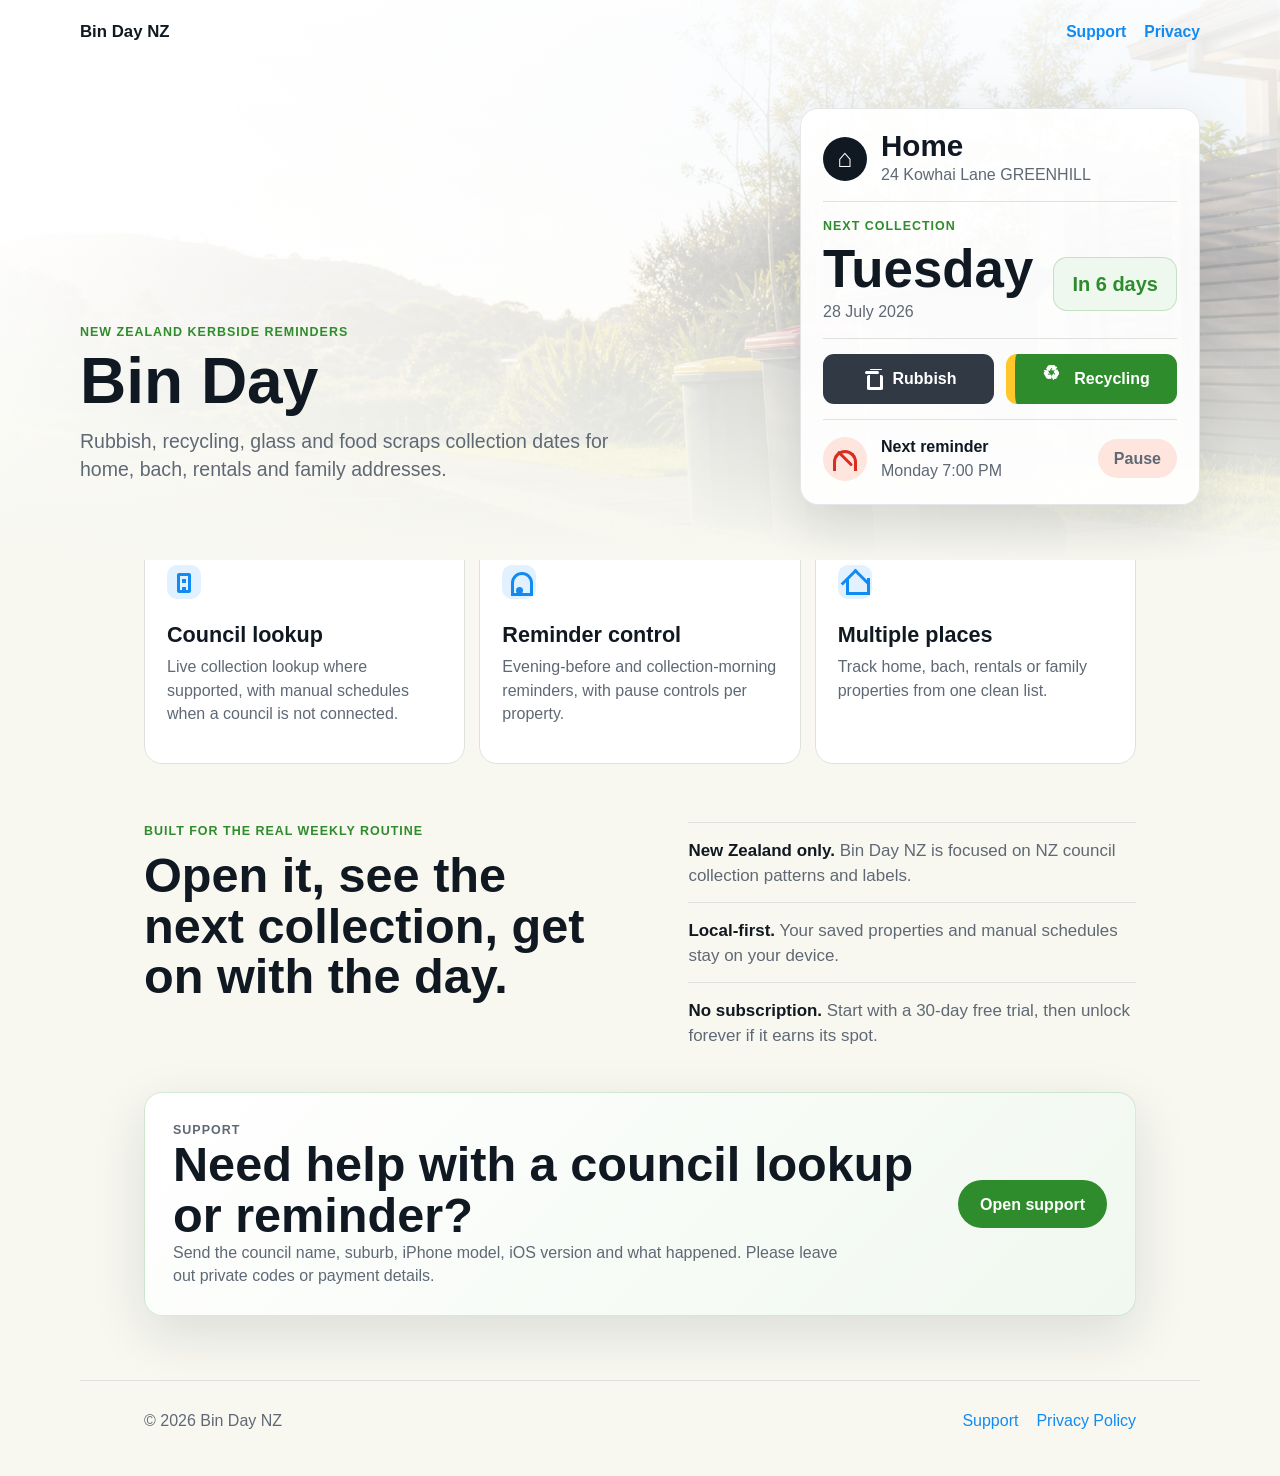
==== index.html @ d038966d "Publish scrubbed Bin Day NZ site" ====
<!doctype html>
<html lang="en-NZ">
<head>
  <meta charset="utf-8">
  <meta name="viewport" content="width=device-width, initial-scale=1">
  <title>Bin Day NZ</title>
  <meta name="description" content="Bin Day NZ helps New Zealand households track rubbish, recycling, glass and food scraps collection days with reminders.">
  <link rel="icon" href="assets/favicon.png">
  <link rel="stylesheet" href="styles.css">
</head>
<body>
  <header class="hero">
    <nav class="nav" aria-label="Main navigation">
      <a class="brand" href="./">Bin Day NZ</a>
      <div class="nav-links">
        <a href="support.html">Support</a>
        <a href="privacy.html">Privacy</a>
      </div>
    </nav>

    <div class="hero-panel">
      <div class="hero-copy">
        <p class="eyebrow">New Zealand kerbside reminders</p>
        <h1>Bin Day</h1>
        <p class="lead">Rubbish, recycling, glass and food scraps collection dates for home, bach, rentals and family addresses.</p>
      </div>

      <section class="app-card hero-card" aria-label="Example Bin Day NZ collection card">
        <div class="property-row">
          <span class="round-icon home-icon" aria-hidden="true">⌂</span>
          <div>
            <h2>Home</h2>
            <p>24 Kowhai Lane GREENHILL</p>
          </div>
        </div>

        <div class="rule"></div>

        <p class="section-label">Next collection</p>
        <div class="collection-row">
          <div>
            <h3>Tuesday</h3>
            <p>28 July 2026</p>
          </div>
          <span class="days-pill">In 6 days</span>
        </div>

        <div class="rule"></div>

        <div class="bins">
          <span class="bin dark"><span class="bin-icon trash" aria-hidden="true"></span> Rubbish</span>
          <span class="bin green"><span class="bin-icon recycle" aria-hidden="true"></span> Recycling</span>
        </div>

        <div class="rule"></div>

        <div class="reminder">
          <span class="round-icon alert-icon" aria-hidden="true"></span>
          <div>
            <strong>Next reminder</strong>
            <span>Monday 7:00 PM</span>
          </div>
          <span class="pause">Pause</span>
        </div>
      </section>
    </div>
  </header>

  <main>
    <section class="strip" aria-label="What Bin Day NZ does">
      <article>
        <span class="mini-icon building" aria-hidden="true"></span>
        <h2>Council lookup</h2>
        <p>Live collection lookup where supported, with manual schedules when a council is not connected.</p>
      </article>
      <article>
        <span class="mini-icon bell" aria-hidden="true"></span>
        <h2>Reminder control</h2>
        <p>Evening-before and collection-morning reminders, with pause controls per property.</p>
      </article>
      <article>
        <span class="mini-icon house" aria-hidden="true"></span>
        <h2>Multiple places</h2>
        <p>Track home, bach, rentals or family properties from one clean list.</p>
      </article>
    </section>

    <section class="split-section">
      <div>
        <p class="eyebrow">Built for the real weekly routine</p>
        <h2>Open it, see the next collection, get on with the day.</h2>
      </div>
      <div class="quiet-list">
        <p><strong>New Zealand only.</strong> Bin Day NZ is focused on NZ council collection patterns and labels.</p>
        <p><strong>Local-first.</strong> Your saved properties and manual schedules stay on your device.</p>
        <p><strong>No subscription.</strong> Start with a 30-day free trial, then unlock forever if it earns its spot.</p>
      </div>
    </section>

    <section id="support" class="support-banner">
      <div>
        <p class="eyebrow">Support</p>
        <h2>Need help with a council lookup or reminder?</h2>
        <p>Send the council name, suburb, iPhone model, iOS version and what happened. Please leave out private codes or payment details.</p>
      </div>
      <a class="button" href="https://github.com/nhcottier/bin-day-nz/issues">Open support</a>
    </section>
  </main>

  <footer>
    <span>© 2026 Bin Day NZ</span>
    <span>
      <a href="support.html">Support</a>
      <a href="privacy.html">Privacy Policy</a>
    </span>
  </footer>
</body>
</html>
---- styles.css ----
:root {
  --ink: #101822;
  --muted: #5f6975;
  --line: #dde3dc;
  --paper: #f8f8f1;
  --card: #ffffff;
  --green: #2f8c2c;
  --green-soft: #eef8ef;
  --blue: #118bf2;
  --yellow: #ffc72c;
  --red: #d92d20;
  --red-soft: #fee5dd;
  --shadow: 0 18px 55px rgba(16, 24, 34, 0.12);
  --radius: 18px;
}

* {
  box-sizing: border-box;
}

html {
  scroll-behavior: smooth;
}

body {
  margin: 0;
  color: var(--ink);
  background:
    linear-gradient(180deg, rgba(255, 255, 255, 0), var(--paper) 420px),
    var(--paper);
  font-family: -apple-system, BlinkMacSystemFont, "Segoe UI", sans-serif;
  line-height: 1.45;
}

a {
  color: var(--blue);
  text-decoration: none;
}

a:hover {
  text-decoration: underline;
}

.hero,
.page-hero {
  position: relative;
  overflow: hidden;
  padding: 20px clamp(18px, 5vw, 56px) 42px;
  background:
    linear-gradient(180deg, rgba(255, 255, 255, 0.92) 0%, rgba(255, 255, 255, 0.48) 48%, var(--paper) 100%),
    linear-gradient(90deg, rgba(255, 255, 255, 0.96) 0%, rgba(255, 255, 255, 0.58) 54%, rgba(255, 255, 255, 0.30) 100%),
    url("assets/kerbside-header.png");
  background-position: center;
  background-size: cover;
}

.hero {
  min-height: 560px;
}

.page-hero {
  min-height: 320px;
}

.nav {
  display: flex;
  align-items: center;
  justify-content: space-between;
  gap: 20px;
  max-width: 1120px;
  margin: 0 auto;
}

.brand {
  color: var(--ink);
  font-size: 1.05rem;
  font-weight: 850;
}

.nav-links {
  display: flex;
  gap: 18px;
  font-size: 0.98rem;
  font-weight: 760;
}

.hero-panel {
  display: grid;
  grid-template-columns: minmax(0, 1fr) minmax(300px, 400px);
  align-items: end;
  gap: clamp(24px, 5vw, 58px);
  max-width: 1120px;
  margin: 64px auto 0;
}

.hero-copy {
  max-width: 560px;
  padding-bottom: 22px;
}

.page-title {
  max-width: 680px;
  margin: 56px auto 0;
}

.eyebrow,
.section-label {
  margin: 0 0 10px;
  color: var(--green);
  font-size: 0.78rem;
  font-weight: 900;
  letter-spacing: 0.08em;
  text-transform: uppercase;
}

h1,
h2,
h3,
p {
  margin-top: 0;
}

h1 {
  max-width: 560px;
  margin-bottom: 14px;
  font-size: clamp(2.8rem, 5.4vw, 4rem);
  letter-spacing: 0;
  line-height: 0.96;
}

.page-title h1 {
  max-width: 620px;
  font-size: clamp(2.25rem, 4.6vw, 3.25rem);
}

.lead,
.page-title p {
  max-width: 560px;
  margin-bottom: 0;
  color: var(--muted);
  font-size: clamp(1.03rem, 1.55vw, 1.22rem);
}

.app-card {
  border: 1px solid rgba(16, 24, 34, 0.10);
  border-radius: var(--radius);
  background: rgba(255, 255, 255, 0.92);
  box-shadow: var(--shadow);
}

.hero-card {
  padding: 22px;
}

.property-row,
.reminder,
.collection-row {
  display: flex;
  align-items: center;
  gap: 14px;
}

.property-row h2 {
  margin-bottom: 2px;
  font-size: 1.85rem;
  line-height: 1;
}

.property-row p,
.collection-row p,
.reminder span {
  margin: 0;
  color: var(--muted);
}

.collection-row {
  justify-content: space-between;
}

.collection-row h3 {
  margin-bottom: 6px;
  font-size: clamp(2.55rem, 5.2vw, 3.3rem);
  letter-spacing: 0;
  line-height: 0.92;
}

.round-icon {
  display: inline-grid;
  flex: 0 0 auto;
  place-items: center;
  width: 44px;
  height: 44px;
  border-radius: 50%;
  font-weight: 900;
}

.home-icon {
  color: #fff;
  background: var(--ink);
  font-size: 1.6rem;
}

.alert-icon {
  color: var(--red);
  background: var(--red-soft);
}

.alert-icon::before {
  content: "";
  width: 18px;
  height: 18px;
  border: 3px solid var(--red);
  border-top-left-radius: 12px;
  border-top-right-radius: 12px;
  border-bottom: 0;
  transform: translateY(2px);
}

.alert-icon::after {
  content: "";
  position: absolute;
  width: 20px;
  height: 3px;
  border-radius: 999px;
  background: var(--red);
  transform: rotate(45deg);
}

.rule {
  height: 1px;
  margin: 15px 0;
  background: var(--line);
}

.days-pill {
  display: inline-flex;
  align-items: center;
  justify-content: center;
  min-width: 122px;
  min-height: 54px;
  border: 1px solid rgba(47, 140, 44, 0.22);
  border-radius: 14px;
  background: var(--green-soft);
  color: var(--green);
  padding: 0 18px;
  font-size: 1.25rem;
  font-weight: 850;
  white-space: nowrap;
}

.bins {
  display: grid;
  grid-template-columns: 1fr 1fr;
  gap: 12px;
}

.bin {
  display: inline-flex;
  align-items: center;
  justify-content: center;
  gap: 10px;
  min-height: 50px;
  border-radius: 11px;
  color: #fff;
  font-size: 1rem;
  font-weight: 850;
  white-space: nowrap;
}

.bin-icon {
  position: relative;
  display: inline-block;
  flex: 0 0 auto;
  width: 22px;
  height: 22px;
}

.bin-icon.trash::before {
  content: "";
  position: absolute;
  left: 6px;
  top: 7px;
  width: 10px;
  height: 12px;
  border: 3px solid #fff;
  border-top: 0;
  border-radius: 2px;
}

.bin-icon.trash::after {
  content: "";
  position: absolute;
  left: 4px;
  top: 3px;
  width: 14px;
  height: 3px;
  border-radius: 999px;
  background: #fff;
  box-shadow: 4px -3px 0 -1px #fff;
}

.bin-icon.recycle::before {
  content: "♻";
  position: absolute;
  inset: -4px 0 0;
  color: #fff;
  font-size: 1.22rem;
  line-height: 1;
}

.bin.dark {
  background: #313a44;
}

.bin.green {
  border-left: 9px solid var(--yellow);
  background: var(--green);
}

.reminder {
  justify-content: space-between;
}

.reminder div {
  display: grid;
  gap: 1px;
  margin-right: auto;
}

.reminder strong {
  font-size: 1rem;
}

.pause {
  border-radius: 999px;
  background: var(--red-soft);
  color: var(--red);
  padding: 8px 16px;
  font-weight: 850;
}

main,
.policy,
.support-page {
  max-width: 1120px;
  margin: 0 auto;
  padding: 0 clamp(18px, 5vw, 64px) 64px;
}

.strip {
  display: grid;
  grid-template-columns: repeat(3, 1fr);
  gap: 14px;
  margin-top: -18px;
}

.strip article,
.support-grid article,
.policy-summary > div {
  border: 1px solid var(--line);
  border-radius: var(--radius);
  background: var(--card);
  padding: 22px;
}

.strip h2,
.support-grid h2 {
  margin-bottom: 8px;
  font-size: 1.35rem;
  line-height: 1.12;
}

.strip p,
.support-grid p,
.quiet-list p,
.support-banner p,
.policy-summary p,
.policy-card p {
  color: var(--muted);
}

.mini-icon {
  display: inline-block;
  width: 34px;
  height: 34px;
  margin-bottom: 18px;
  border-radius: 10px;
  background: #e2f1ff;
  position: relative;
}

.mini-icon::before,
.mini-icon::after {
  content: "";
  position: absolute;
}

.mini-icon.building::before {
  inset: 8px 10px 6px;
  border: 3px solid var(--blue);
  border-radius: 2px;
}

.mini-icon.building::after {
  width: 4px;
  height: 4px;
  left: 15px;
  top: 14px;
  background: var(--blue);
  box-shadow: 0 8px 0 var(--blue);
}

.mini-icon.bell::before {
  left: 9px;
  top: 7px;
  width: 16px;
  height: 18px;
  border: 3px solid var(--blue);
  border-top-left-radius: 14px;
  border-top-right-radius: 14px;
}

.mini-icon.bell::after {
  left: 14px;
  bottom: 5px;
  width: 7px;
  height: 7px;
  border-radius: 50%;
  background: var(--blue);
}

.mini-icon.house::before {
  left: 8px;
  top: 13px;
  width: 18px;
  height: 14px;
  border: 3px solid var(--blue);
  border-top: 0;
}

.mini-icon.house::after {
  left: 7px;
  top: 8px;
  width: 18px;
  height: 18px;
  border-left: 3px solid var(--blue);
  border-top: 3px solid var(--blue);
  transform: rotate(45deg);
}

.split-section {
  display: grid;
  grid-template-columns: minmax(0, 0.95fr) minmax(280px, 0.9fr);
  gap: clamp(24px, 6vw, 72px);
  align-items: start;
  padding: 58px 0 44px;
}

.split-section h2,
.support-banner h2 {
  margin-bottom: 0;
  font-size: clamp(2rem, 3.8vw, 3.15rem);
  line-height: 1.04;
}

.quiet-list {
  display: grid;
  gap: 14px;
}

.quiet-list p {
  margin: 0;
  border-top: 1px solid var(--line);
  padding-top: 16px;
  font-size: 1.06rem;
}

.quiet-list strong {
  color: var(--ink);
}

.support-banner {
  display: grid;
  grid-template-columns: minmax(0, 1fr) auto;
  align-items: center;
  gap: 26px;
  border: 1px solid rgba(47, 140, 44, 0.18);
  border-radius: var(--radius);
  background: linear-gradient(135deg, #fff, #f0f8ef);
  padding: 28px;
  box-shadow: var(--shadow);
}

.support-banner p {
  max-width: 680px;
  margin-bottom: 0;
}

.button {
  display: inline-flex;
  align-items: center;
  justify-content: center;
  min-height: 48px;
  border-radius: 999px;
  background: var(--green);
  color: #fff;
  padding: 0 22px;
  font-weight: 850;
  white-space: nowrap;
}

.button:hover {
  text-decoration: none;
}

.policy,
.support-page {
  padding-top: 42px;
}

.policy-summary,
.support-grid {
  display: grid;
  grid-template-columns: repeat(3, 1fr);
  gap: 14px;
  margin-bottom: 28px;
}

.policy-summary strong {
  display: block;
  margin-bottom: 8px;
  font-size: 1.1rem;
}

.policy-summary p {
  margin: 0;
}

.policy-card {
  border: 1px solid var(--line);
  border-radius: var(--radius);
  background: var(--card);
  padding: clamp(24px, 5vw, 42px);
  box-shadow: var(--shadow);
}

.policy-card section {
  border-top: 1px solid var(--line);
  margin-top: 24px;
  padding-top: 24px;
}

.policy-card h2 {
  margin-bottom: 8px;
  font-size: 1.45rem;
}

.updated {
  color: var(--muted);
  font-weight: 700;
}

footer {
  display: flex;
  justify-content: space-between;
  gap: 20px;
  max-width: 1120px;
  margin: 0 auto;
  padding: 28px clamp(18px, 5vw, 64px) 44px;
  color: var(--muted);
  border-top: 1px solid var(--line);
}

footer span:last-child {
  display: flex;
  gap: 18px;
}

@media (max-width: 860px) {
  .hero {
    min-height: auto;
  }

  .hero-panel,
  .split-section,
  .support-banner {
    grid-template-columns: 1fr;
  }

  .hero-panel {
    margin-top: 46px;
  }

  .hero-copy {
    padding-bottom: 0;
  }

  .hero-card {
    max-width: 520px;
  }

  .strip,
  .policy-summary,
  .support-grid {
    grid-template-columns: 1fr;
  }

  .support-banner {
    align-items: start;
  }
}

@media (max-width: 560px) {
  .hero,
  .page-hero {
    padding-top: 18px;
  }

  .nav,
  footer {
    align-items: flex-start;
    flex-direction: column;
  }

  .nav-links {
    flex-wrap: wrap;
  }

  h1 {
    font-size: clamp(3.05rem, 14vw, 4rem);
  }

  .page-title h1 {
    font-size: clamp(2.15rem, 10vw, 3rem);
  }

  .collection-row {
    align-items: flex-start;
    flex-direction: column;
  }

  .bins {
    grid-template-columns: 1fr;
  }

  .reminder {
    flex-wrap: wrap;
  }
}
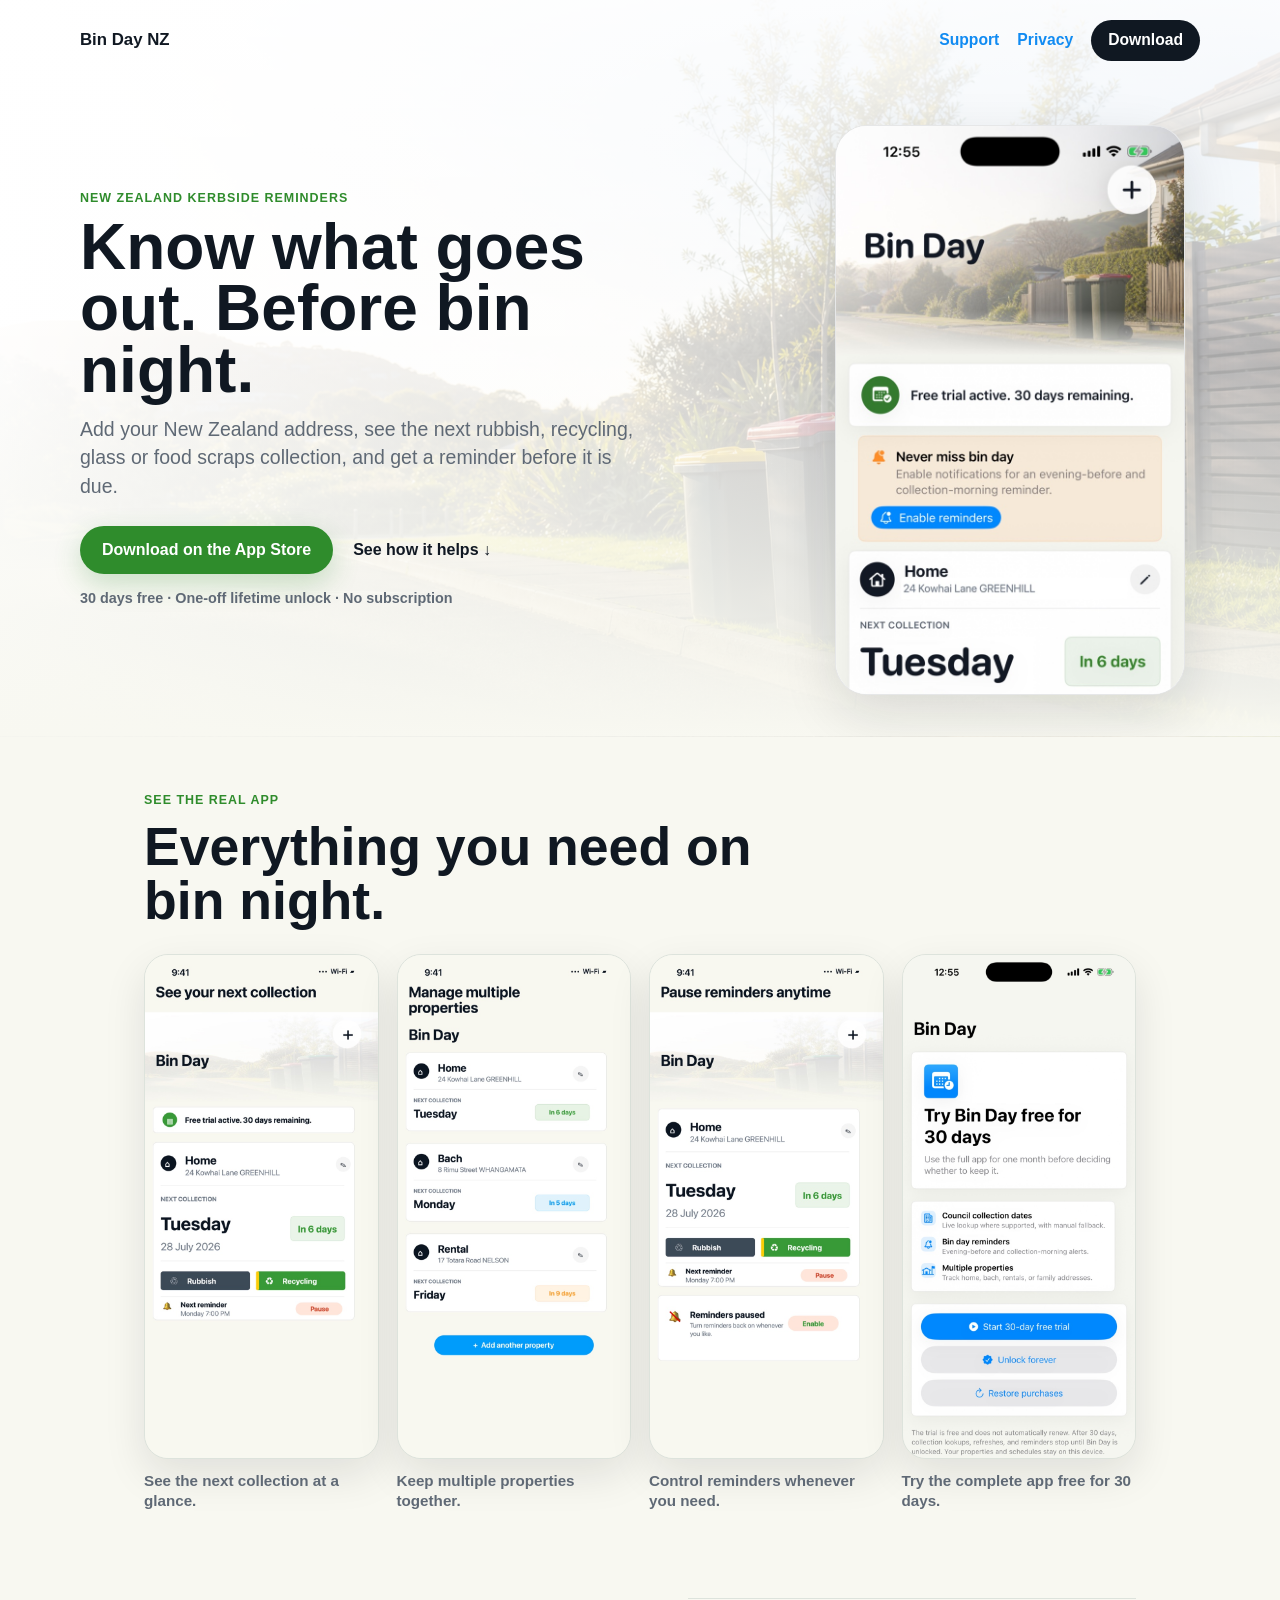
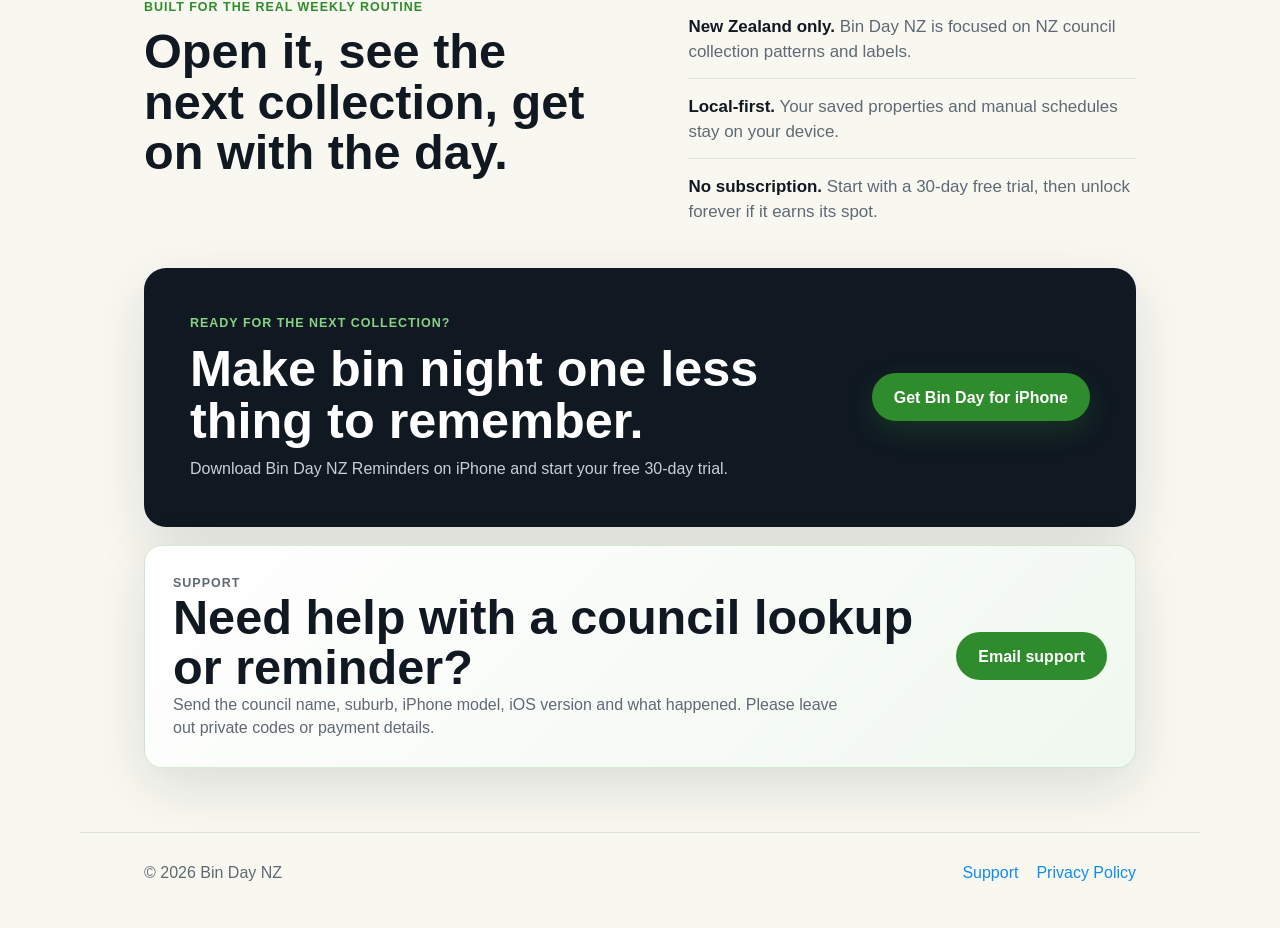
==== commit 78ebec55: "Improve website download and support experience" ====
--- a/index.html
+++ b/index.html
@@ -3,8 +3,9 @@
 <head>
   <meta charset="utf-8">
   <meta name="viewport" content="width=device-width, initial-scale=1">
-  <title>Bin Day NZ</title>
-  <meta name="description" content="Bin Day NZ helps New Zealand households track rubbish, recycling, glass and food scraps collection days with reminders.">
+  <title>Bin Day NZ Reminders | Know What Goes Out Next</title>
+  <meta name="description" content="See your next rubbish, recycling, glass or food scraps collection and get a reminder before bin day. Built for New Zealand households.">
+  <meta name="apple-itunes-app" content="app-id=6793307912">
   <link rel="icon" href="assets/favicon.png">
   <link rel="stylesheet" href="styles.css">
 </head>
@@ -15,74 +16,53 @@
       <div class="nav-links">
         <a href="support.html">Support</a>
         <a href="privacy.html">Privacy</a>
+        <a class="nav-download" href="https://apps.apple.com/nz/app/bin-day-nz-reminders/id6793307912">Download</a>
       </div>
     </nav>
 
     <div class="hero-panel">
       <div class="hero-copy">
         <p class="eyebrow">New Zealand kerbside reminders</p>
-        <h1>Bin Day</h1>
-        <p class="lead">Rubbish, recycling, glass and food scraps collection dates for home, bach, rentals and family addresses.</p>
+        <h1>Know what goes out. Before bin night.</h1>
+        <p class="lead">Add your New Zealand address, see the next rubbish, recycling, glass or food scraps collection, and get a reminder before it is due.</p>
+        <div class="hero-actions">
+          <a class="button button-primary" href="https://apps.apple.com/nz/app/bin-day-nz-reminders/id6793307912">Download on the App Store</a>
+          <a class="text-link" href="#how-it-helps">See how it helps <span aria-hidden="true">↓</span></a>
+        </div>
+        <p class="purchase-note">30 days free · One-off lifetime unlock · No subscription</p>
       </div>
 
-      <section class="app-card hero-card" aria-label="Example Bin Day NZ collection card">
-        <div class="property-row">
-          <span class="round-icon home-icon" aria-hidden="true">⌂</span>
-          <div>
-            <h2>Home</h2>
-            <p>24 Kowhai Lane GREENHILL</p>
-          </div>
-        </div>
-
-        <div class="rule"></div>
-
-        <p class="section-label">Next collection</p>
-        <div class="collection-row">
-          <div>
-            <h3>Tuesday</h3>
-            <p>28 July 2026</p>
-          </div>
-          <span class="days-pill">In 6 days</span>
-        </div>
-
-        <div class="rule"></div>
-
-        <div class="bins">
-          <span class="bin dark"><span class="bin-icon trash" aria-hidden="true"></span> Rubbish</span>
-          <span class="bin green"><span class="bin-icon recycle" aria-hidden="true"></span> Recycling</span>
-        </div>
-
-        <div class="rule"></div>
-
-        <div class="reminder">
-          <span class="round-icon alert-icon" aria-hidden="true"></span>
-          <div>
-            <strong>Next reminder</strong>
-            <span>Monday 7:00 PM</span>
-          </div>
-          <span class="pause">Pause</span>
-        </div>
-      </section>
+      <figure class="hero-screenshot">
+        <img src="assets/app-home.jpg" alt="Bin Day app showing the next rubbish and recycling collection for a saved home" width="720" height="1558">
+      </figure>
     </div>
   </header>
 
   <main>
-    <section class="strip" aria-label="What Bin Day NZ does">
-      <article>
-        <span class="mini-icon building" aria-hidden="true"></span>
-        <h2>Council lookup</h2>
-        <p>Live collection lookup where supported, with manual schedules when a council is not connected.</p>
-      </article>
-      <article>
-        <span class="mini-icon bell" aria-hidden="true"></span>
-        <h2>Reminder control</h2>
-        <p>Evening-before and collection-morning reminders, with pause controls per property.</p>
-      </article>
-      <article>
-        <span class="mini-icon house" aria-hidden="true"></span>
-        <h2>Multiple places</h2>
-        <p>Track home, bach, rentals or family properties from one clean list.</p>
-      </article>
+    <section id="how-it-helps" class="feature-story" aria-labelledby="feature-story-title">
+      <div class="section-heading">
+        <p class="eyebrow">See the real app</p>
+        <h2 id="feature-story-title">Everything you need on bin night.</h2>
+      </div>
+
+      <div class="screenshot-grid">
+        <figure class="screenshot-card">
+          <img src="assets/next-collection.jpg" alt="Bin Day screen showing the next collection date and bins" width="720" height="1558" loading="lazy">
+          <figcaption>See the next collection at a glance.</figcaption>
+        </figure>
+        <figure class="screenshot-card">
+          <img src="assets/multiple-properties.jpg" alt="Bin Day screen showing home, bach and rental properties" width="720" height="1558" loading="lazy">
+          <figcaption>Keep multiple properties together.</figcaption>
+        </figure>
+        <figure class="screenshot-card">
+          <img src="assets/reminders.jpg" alt="Bin Day screen showing collection reminders and pause controls" width="720" height="1558" loading="lazy">
+          <figcaption>Control reminders whenever you need.</figcaption>
+        </figure>
+        <figure class="screenshot-card">
+          <img src="assets/free-trial.jpg" alt="Bin Day screen explaining the free 30-day trial" width="720" height="1558" loading="lazy">
+          <figcaption>Try the complete app free for 30 days.</figcaption>
+        </figure>
+      </div>
     </section>
 
     <section class="split-section">
@@ -97,13 +77,22 @@
       </div>
     </section>
 
+    <section class="download-banner" aria-labelledby="download-title">
+      <div>
+        <p class="eyebrow">Ready for the next collection?</p>
+        <h2 id="download-title">Make bin night one less thing to remember.</h2>
+        <p>Download Bin Day NZ Reminders on iPhone and start your free 30-day trial.</p>
+      </div>
+      <a class="button button-primary" href="https://apps.apple.com/nz/app/bin-day-nz-reminders/id6793307912">Get Bin Day for iPhone</a>
+    </section>
+
     <section id="support" class="support-banner">
       <div>
         <p class="eyebrow">Support</p>
         <h2>Need help with a council lookup or reminder?</h2>
         <p>Send the council name, suburb, iPhone model, iOS version and what happened. Please leave out private codes or payment details.</p>
       </div>
-      <a class="button" href="https://github.com/nhcottier/bin-day-nz/issues">Open support</a>
+      <a class="button" href="mailto:nick@hyspecs.co.nz?subject=Bin%20Day%20NZ%20Support&amp;body=Council%3A%0ASuburb%3A%0AiPhone%20model%3A%0AiOS%20version%3A%0A%0AWhat%20happened%3A%0A">Email support</a>
     </section>
   </main>
 
--- a/styles.css
+++ b/styles.css
@@ -55,7 +55,7 @@
 }
 
 .hero {
-  min-height: 560px;
+  min-height: 700px;
 }
 
 .page-hero {
@@ -79,15 +79,28 @@
 
 .nav-links {
   display: flex;
+  align-items: center;
   gap: 18px;
   font-size: 0.98rem;
   font-weight: 760;
 }
 
+.nav-download {
+  border-radius: 999px;
+  background: var(--ink);
+  color: #fff;
+  padding: 9px 17px;
+}
+
+.nav-download:hover {
+  text-decoration: none;
+  background: #25303c;
+}
+
 .hero-panel {
   display: grid;
-  grid-template-columns: minmax(0, 1fr) minmax(300px, 400px);
-  align-items: end;
+  grid-template-columns: minmax(0, 1fr) minmax(300px, 380px);
+  align-items: center;
   gap: clamp(24px, 5vw, 58px);
   max-width: 1120px;
   margin: 64px auto 0;
@@ -141,6 +154,26 @@
   font-size: clamp(1.03rem, 1.55vw, 1.22rem);
 }
 
+.hero-actions {
+  display: flex;
+  align-items: center;
+  flex-wrap: wrap;
+  gap: 14px 20px;
+  margin-top: 26px;
+}
+
+.text-link {
+  color: var(--ink);
+  font-weight: 800;
+}
+
+.purchase-note {
+  margin: 14px 0 0;
+  color: var(--muted);
+  font-size: 0.9rem;
+  font-weight: 700;
+}
+
 .app-card {
   border: 1px solid rgba(16, 24, 34, 0.10);
   border-radius: var(--radius);
@@ -148,8 +181,21 @@
   box-shadow: var(--shadow);
 }
 
-.hero-card {
-  padding: 22px;
+.hero-screenshot {
+  width: min(100%, 350px);
+  height: 570px;
+  margin: 0 auto;
+  overflow: hidden;
+  border: 1px solid rgba(16, 24, 34, 0.10);
+  border-radius: 32px;
+  background: #fff;
+  box-shadow: var(--shadow);
+}
+
+.hero-screenshot img {
+  display: block;
+  width: 100%;
+  height: auto;
 }
 
 .property-row,
@@ -355,12 +401,58 @@
 }
 
 .strip article,
+.feature-card,
 .support-grid article,
 .policy-summary > div {
   border: 1px solid var(--line);
   border-radius: var(--radius);
   background: var(--card);
   padding: 22px;
+}
+
+.feature-story {
+  scroll-margin-top: 22px;
+  padding: 54px 0 28px;
+}
+
+.section-heading {
+  max-width: 700px;
+  margin-bottom: 26px;
+}
+
+.section-heading h2 {
+  margin-bottom: 0;
+  font-size: clamp(2rem, 4.3vw, 3.35rem);
+  line-height: 1.02;
+}
+
+.screenshot-grid {
+  display: grid;
+  grid-template-columns: repeat(4, minmax(0, 1fr));
+  gap: 18px;
+}
+
+.screenshot-card {
+  min-width: 0;
+  margin: 0;
+}
+
+.screenshot-card img {
+  display: block;
+  width: 100%;
+  height: auto;
+  border: 1px solid var(--line);
+  border-radius: 24px;
+  background: #fff;
+  box-shadow: 0 16px 42px rgba(16, 24, 34, 0.10);
+}
+
+.screenshot-card figcaption {
+  margin-top: 12px;
+  color: var(--muted);
+  font-size: 0.95rem;
+  font-weight: 750;
+  line-height: 1.35;
 }
 
 .strip h2,
@@ -448,6 +540,40 @@
   transform: rotate(45deg);
 }
 
+.mini-icon.calendar::before {
+  inset: 9px 7px 6px;
+  border: 3px solid var(--blue);
+  border-radius: 3px;
+}
+
+.mini-icon.calendar::after {
+  left: 10px;
+  top: 13px;
+  width: 14px;
+  height: 3px;
+  background: var(--blue);
+  box-shadow: 0 6px 0 -1px var(--blue), 0 11px 0 -1px var(--blue);
+}
+
+.mini-icon.check::before {
+  left: 9px;
+  top: 7px;
+  width: 16px;
+  height: 16px;
+  border: 3px solid var(--blue);
+  border-radius: 50%;
+}
+
+.mini-icon.check::after {
+  left: 14px;
+  top: 13px;
+  width: 8px;
+  height: 4px;
+  border-left: 3px solid var(--blue);
+  border-bottom: 3px solid var(--blue);
+  transform: rotate(-45deg);
+}
+
 .split-section {
   display: grid;
   grid-template-columns: minmax(0, 0.95fr) minmax(280px, 0.9fr);
@@ -489,6 +615,44 @@
   background: linear-gradient(135deg, #fff, #f0f8ef);
   padding: 28px;
   box-shadow: var(--shadow);
+}
+
+.download-banner {
+  display: grid;
+  grid-template-columns: minmax(0, 1fr) auto;
+  align-items: center;
+  gap: 26px;
+  margin-bottom: 18px;
+  border-radius: calc(var(--radius) + 4px);
+  background: var(--ink);
+  color: #fff;
+  padding: clamp(28px, 5vw, 46px);
+  box-shadow: var(--shadow);
+}
+
+.download-banner .eyebrow {
+  color: #87d384;
+}
+
+.download-banner h2 {
+  max-width: 720px;
+  margin-bottom: 10px;
+  font-size: clamp(2rem, 4vw, 3.15rem);
+  line-height: 1.04;
+}
+
+.download-banner p:last-child {
+  margin-bottom: 0;
+  color: #c7cfd7;
+}
+
+.button-primary {
+  background: var(--green);
+  box-shadow: 0 10px 28px rgba(47, 140, 44, 0.24);
+}
+
+.button-primary:hover {
+  background: #267725;
 }
 
 .support-banner p {
@@ -583,6 +747,7 @@
 
   .hero-panel,
   .split-section,
+  .download-banner,
   .support-banner {
     grid-template-columns: 1fr;
   }
@@ -595,14 +760,16 @@
     padding-bottom: 0;
   }
 
-  .hero-card {
-    max-width: 520px;
+  .hero-screenshot {
+    width: min(100%, 390px);
+    height: 620px;
   }
 
   .strip,
+  .screenshot-grid,
   .policy-summary,
   .support-grid {
-    grid-template-columns: 1fr;
+    grid-template-columns: repeat(2, minmax(0, 1fr));
   }
 
   .support-banner {
@@ -626,6 +793,30 @@
     flex-wrap: wrap;
   }
 
+  .hero-actions,
+  .hero-actions .button,
+  .download-banner .button {
+    width: 100%;
+  }
+
+  .hero-actions {
+    align-items: stretch;
+  }
+
+  .hero-actions .text-link {
+    padding: 8px 2px;
+  }
+
+  .screenshot-grid {
+    grid-template-columns: 1fr;
+    gap: 28px;
+  }
+
+  .screenshot-card {
+    max-width: 390px;
+    margin: 0 auto;
+  }
+
   h1 {
     font-size: clamp(3.05rem, 14vw, 4rem);
   }
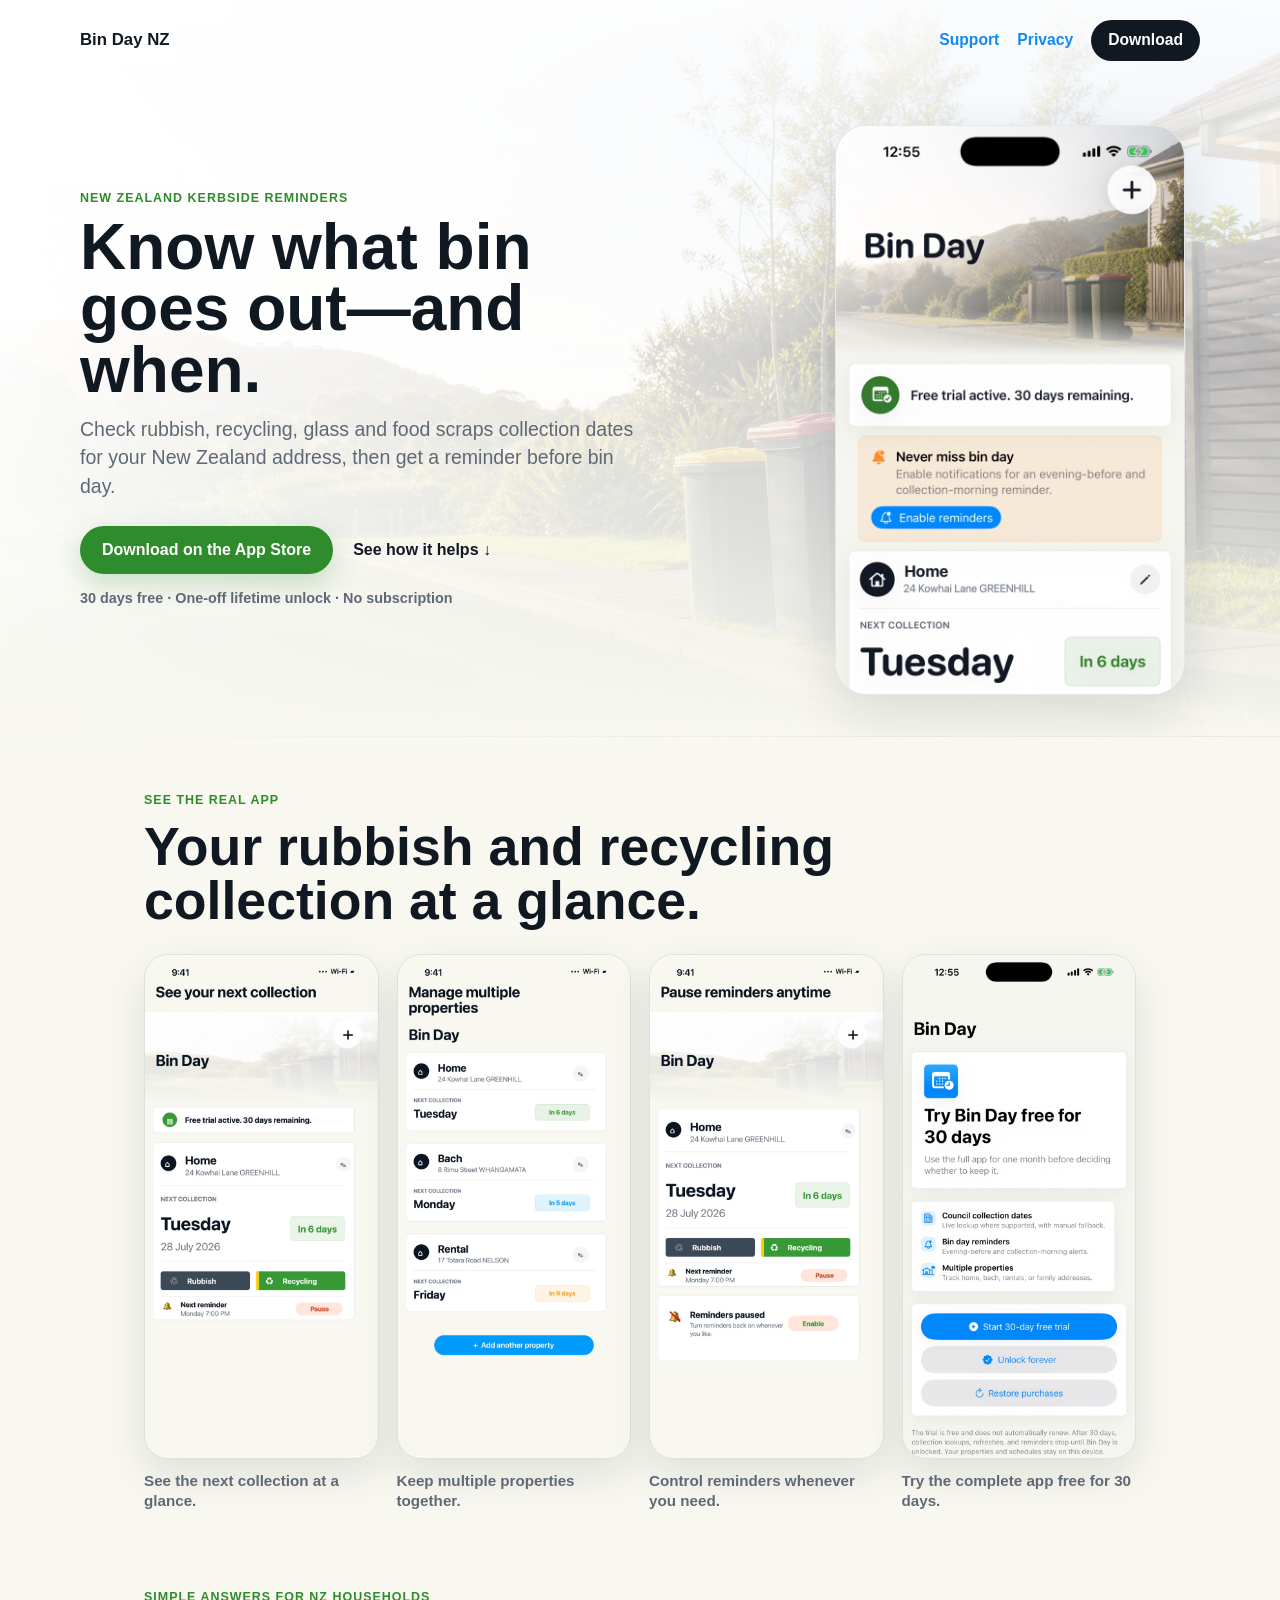
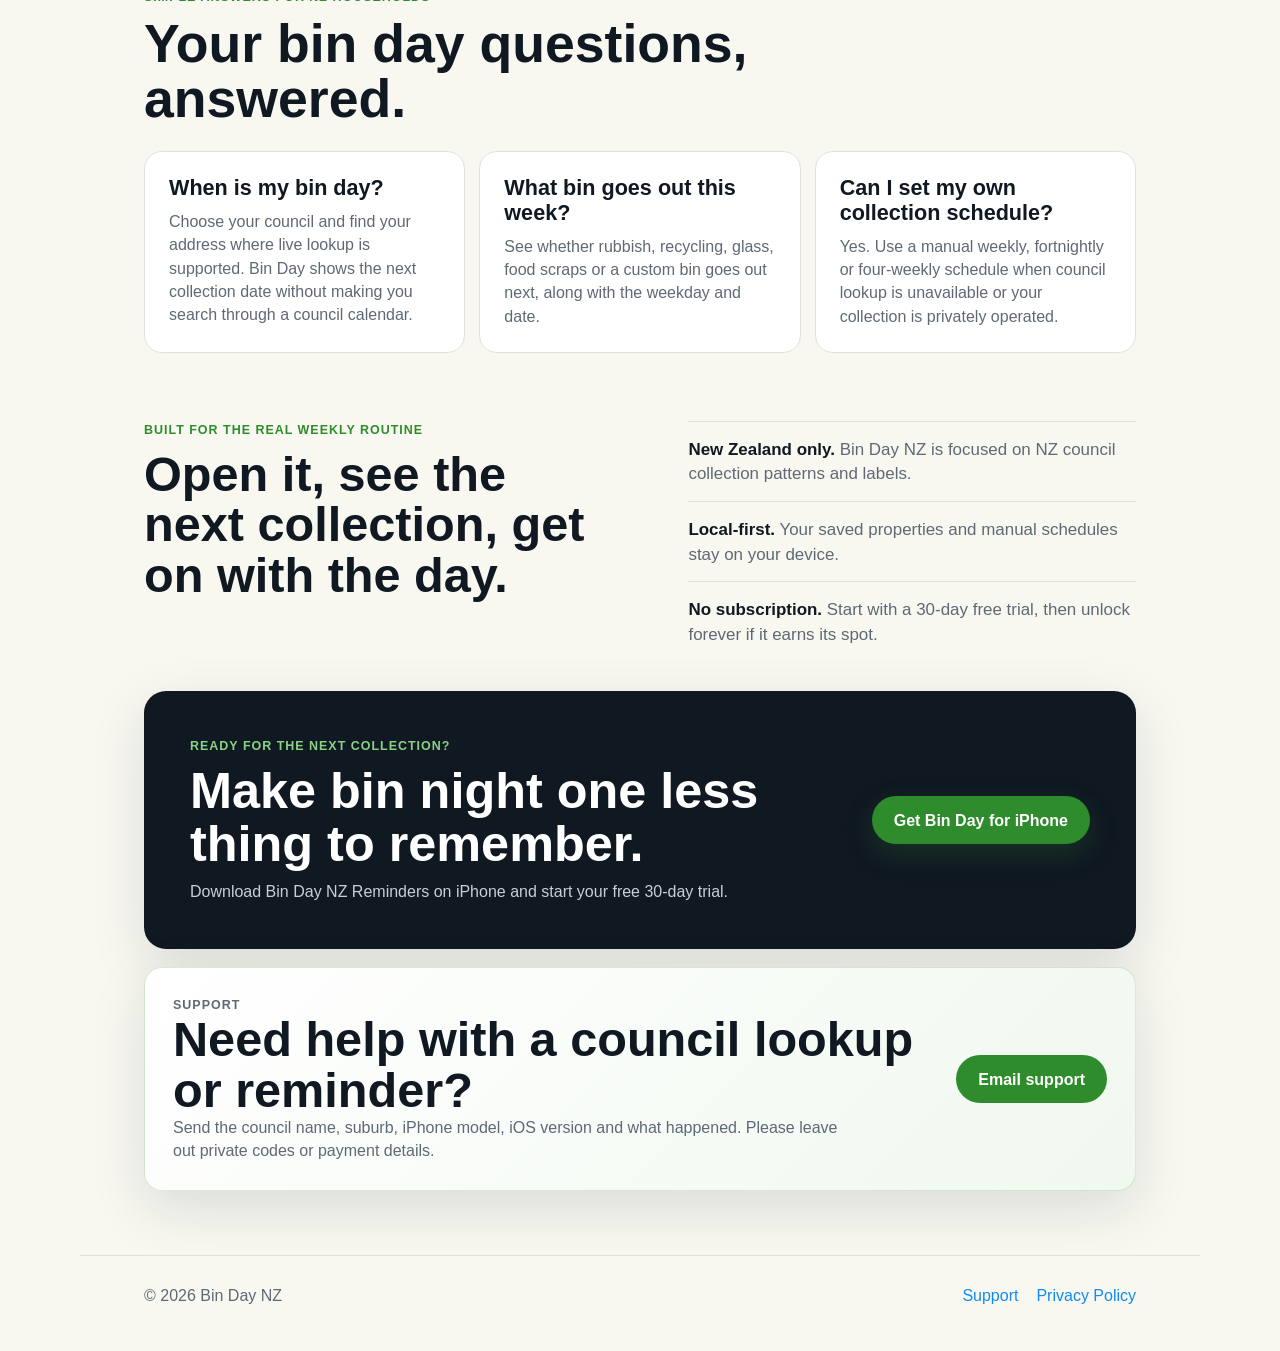
==== commit edb8f0ee: "Improve NZ search visibility and site performance" ====
--- a/index.html
+++ b/index.html
@@ -3,11 +3,38 @@
 <head>
   <meta charset="utf-8">
   <meta name="viewport" content="width=device-width, initial-scale=1">
-  <title>Bin Day NZ Reminders | Know What Goes Out Next</title>
-  <meta name="description" content="See your next rubbish, recycling, glass or food scraps collection and get a reminder before bin day. Built for New Zealand households.">
+  <title>NZ Bin Day &amp; Rubbish Collection Reminders</title>
+  <meta name="description" content="Check rubbish, recycling and kerbside collection dates in New Zealand. See what bin goes out this week and get reminders before bin day.">
+  <link rel="canonical" href="https://nhcottier.github.io/bin-day-nz/">
+  <meta property="og:type" content="website">
+  <meta property="og:title" content="NZ Bin Day &amp; Rubbish Collection Reminders">
+  <meta property="og:description" content="Check your next rubbish, recycling, glass or food scraps collection and get a reminder before bin day.">
+  <meta property="og:url" content="https://nhcottier.github.io/bin-day-nz/">
+  <meta property="og:image" content="https://nhcottier.github.io/bin-day-nz/assets/kerbside-header.jpg">
+  <meta name="twitter:card" content="summary_large_image">
+  <meta name="twitter:title" content="NZ Bin Day &amp; Rubbish Collection Reminders">
+  <meta name="twitter:description" content="Check your next NZ rubbish and recycling collection and get a reminder before bin day.">
+  <meta name="twitter:image" content="https://nhcottier.github.io/bin-day-nz/assets/kerbside-header.jpg">
   <meta name="apple-itunes-app" content="app-id=6793307912">
-  <link rel="icon" href="assets/favicon.png">
+  <link rel="icon" href="assets/favicon-192.png" sizes="192x192">
   <link rel="stylesheet" href="styles.css">
+  <script type="application/ld+json">
+    {
+      "@context": "https://schema.org",
+      "@type": "SoftwareApplication",
+      "name": "Bin Day NZ Reminders",
+      "operatingSystem": "iOS 17.0 or later",
+      "applicationCategory": "UtilitiesApplication",
+      "description": "An iPhone app for New Zealand rubbish, recycling, glass and food scraps collection dates and bin day reminders.",
+      "url": "https://nhcottier.github.io/bin-day-nz/",
+      "downloadUrl": "https://apps.apple.com/nz/app/bin-day-nz-reminders/id6793307912",
+      "offers": {
+        "@type": "Offer",
+        "price": "0",
+        "priceCurrency": "NZD"
+      }
+    }
+  </script>
 </head>
 <body>
   <header class="hero">
@@ -23,8 +50,8 @@
     <div class="hero-panel">
       <div class="hero-copy">
         <p class="eyebrow">New Zealand kerbside reminders</p>
-        <h1>Know what goes out. Before bin night.</h1>
-        <p class="lead">Add your New Zealand address, see the next rubbish, recycling, glass or food scraps collection, and get a reminder before it is due.</p>
+        <h1>Know what bin goes out—and when.</h1>
+        <p class="lead">Check rubbish, recycling, glass and food scraps collection dates for your New Zealand address, then get a reminder before bin day.</p>
         <div class="hero-actions">
           <a class="button button-primary" href="https://apps.apple.com/nz/app/bin-day-nz-reminders/id6793307912">Download on the App Store</a>
           <a class="text-link" href="#how-it-helps">See how it helps <span aria-hidden="true">↓</span></a>
@@ -33,7 +60,7 @@
       </div>
 
       <figure class="hero-screenshot">
-        <img src="assets/app-home.jpg" alt="Bin Day app showing the next rubbish and recycling collection for a saved home" width="720" height="1558">
+        <img src="assets/app-home.jpg" alt="Bin Day app showing the next rubbish and recycling collection for a saved home" width="720" height="1557" fetchpriority="high">
       </figure>
     </div>
   </header>
@@ -42,26 +69,48 @@
     <section id="how-it-helps" class="feature-story" aria-labelledby="feature-story-title">
       <div class="section-heading">
         <p class="eyebrow">See the real app</p>
-        <h2 id="feature-story-title">Everything you need on bin night.</h2>
+        <h2 id="feature-story-title">Your rubbish and recycling collection at a glance.</h2>
       </div>
 
       <div class="screenshot-grid">
         <figure class="screenshot-card">
-          <img src="assets/next-collection.jpg" alt="Bin Day screen showing the next collection date and bins" width="720" height="1558" loading="lazy">
+          <img src="assets/next-collection.jpg" alt="Bin Day screen showing the next collection date and bins" width="720" height="1557" loading="lazy" decoding="async">
           <figcaption>See the next collection at a glance.</figcaption>
         </figure>
         <figure class="screenshot-card">
-          <img src="assets/multiple-properties.jpg" alt="Bin Day screen showing home, bach and rental properties" width="720" height="1558" loading="lazy">
+          <img src="assets/multiple-properties.jpg" alt="Bin Day screen showing home, bach and rental properties" width="720" height="1557" loading="lazy" decoding="async">
           <figcaption>Keep multiple properties together.</figcaption>
         </figure>
         <figure class="screenshot-card">
-          <img src="assets/reminders.jpg" alt="Bin Day screen showing collection reminders and pause controls" width="720" height="1558" loading="lazy">
+          <img src="assets/reminders.jpg" alt="Bin Day screen showing collection reminders and pause controls" width="720" height="1557" loading="lazy" decoding="async">
           <figcaption>Control reminders whenever you need.</figcaption>
         </figure>
         <figure class="screenshot-card">
-          <img src="assets/free-trial.jpg" alt="Bin Day screen explaining the free 30-day trial" width="720" height="1558" loading="lazy">
+          <img src="assets/free-trial.jpg" alt="Bin Day screen explaining the free 30-day trial" width="720" height="1557" loading="lazy" decoding="async">
           <figcaption>Try the complete app free for 30 days.</figcaption>
         </figure>
+      </div>
+    </section>
+
+    <section class="search-questions" aria-labelledby="search-questions-title">
+      <div class="section-heading">
+        <p class="eyebrow">Simple answers for NZ households</p>
+        <h2 id="search-questions-title">Your bin day questions, answered.</h2>
+      </div>
+
+      <div class="question-grid">
+        <article class="question-card">
+          <h3>When is my bin day?</h3>
+          <p>Choose your council and find your address where live lookup is supported. Bin Day shows the next collection date without making you search through a council calendar.</p>
+        </article>
+        <article class="question-card">
+          <h3>What bin goes out this week?</h3>
+          <p>See whether rubbish, recycling, glass, food scraps or a custom bin goes out next, along with the weekday and date.</p>
+        </article>
+        <article class="question-card">
+          <h3>Can I set my own collection schedule?</h3>
+          <p>Yes. Use a manual weekly, fortnightly or four-weekly schedule when council lookup is unavailable or your collection is privately operated.</p>
+        </article>
       </div>
     </section>
 
--- a/styles.css
+++ b/styles.css
@@ -49,7 +49,7 @@
   background:
     linear-gradient(180deg, rgba(255, 255, 255, 0.92) 0%, rgba(255, 255, 255, 0.48) 48%, var(--paper) 100%),
     linear-gradient(90deg, rgba(255, 255, 255, 0.96) 0%, rgba(255, 255, 255, 0.58) 54%, rgba(255, 255, 255, 0.30) 100%),
-    url("assets/kerbside-header.png");
+    url("assets/kerbside-header.jpg");
   background-position: center;
   background-size: cover;
 }
@@ -455,6 +455,34 @@
   line-height: 1.35;
 }
 
+.search-questions {
+  padding: 48px 0 10px;
+}
+
+.question-grid {
+  display: grid;
+  grid-template-columns: repeat(3, minmax(0, 1fr));
+  gap: 14px;
+}
+
+.question-card {
+  border: 1px solid var(--line);
+  border-radius: var(--radius);
+  background: var(--card);
+  padding: 24px;
+}
+
+.question-card h3 {
+  margin-bottom: 9px;
+  font-size: 1.35rem;
+  line-height: 1.15;
+}
+
+.question-card p {
+  margin-bottom: 0;
+  color: var(--muted);
+}
+
 .strip h2,
 .support-grid h2 {
   margin-bottom: 8px;
@@ -767,6 +795,7 @@
 
   .strip,
   .screenshot-grid,
+  .question-grid,
   .policy-summary,
   .support-grid {
     grid-template-columns: repeat(2, minmax(0, 1fr));
@@ -812,6 +841,10 @@
     gap: 28px;
   }
 
+  .question-grid {
+    grid-template-columns: 1fr;
+  }
+
   .screenshot-card {
     max-width: 390px;
     margin: 0 auto;
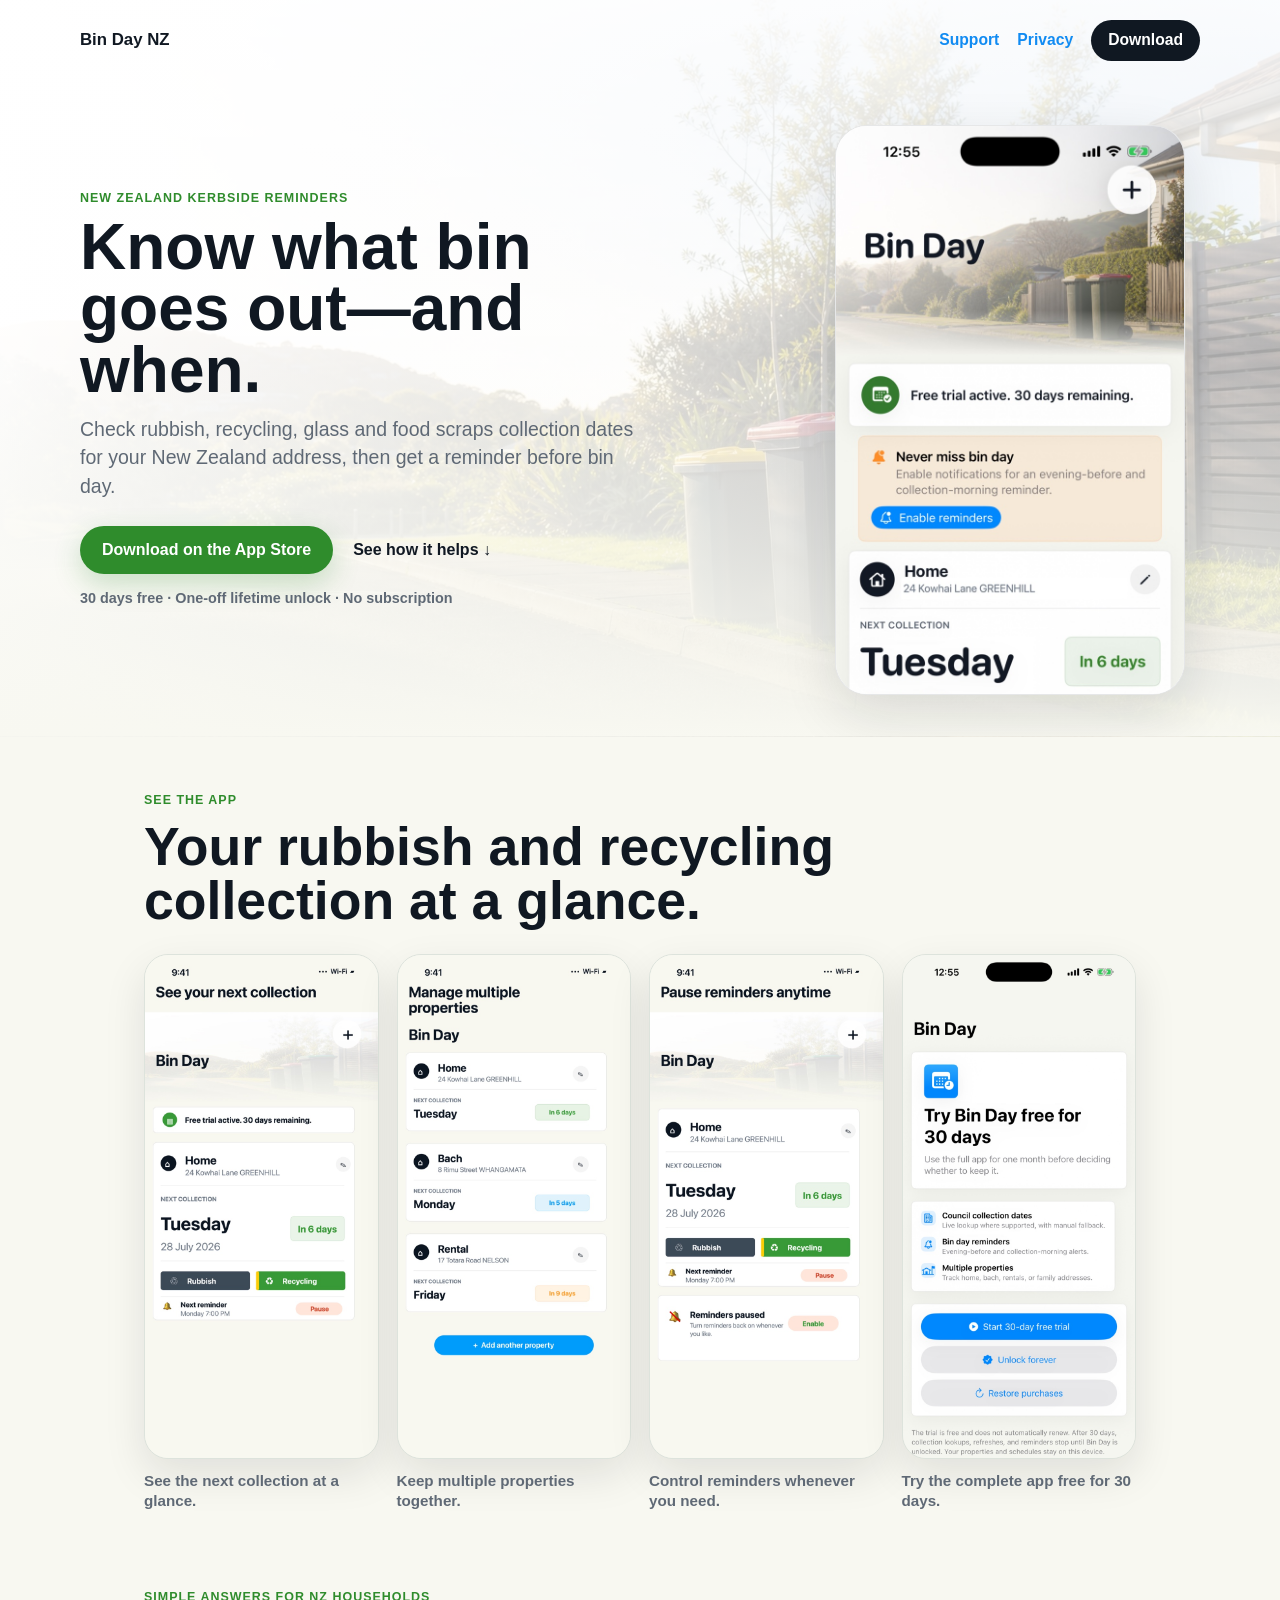
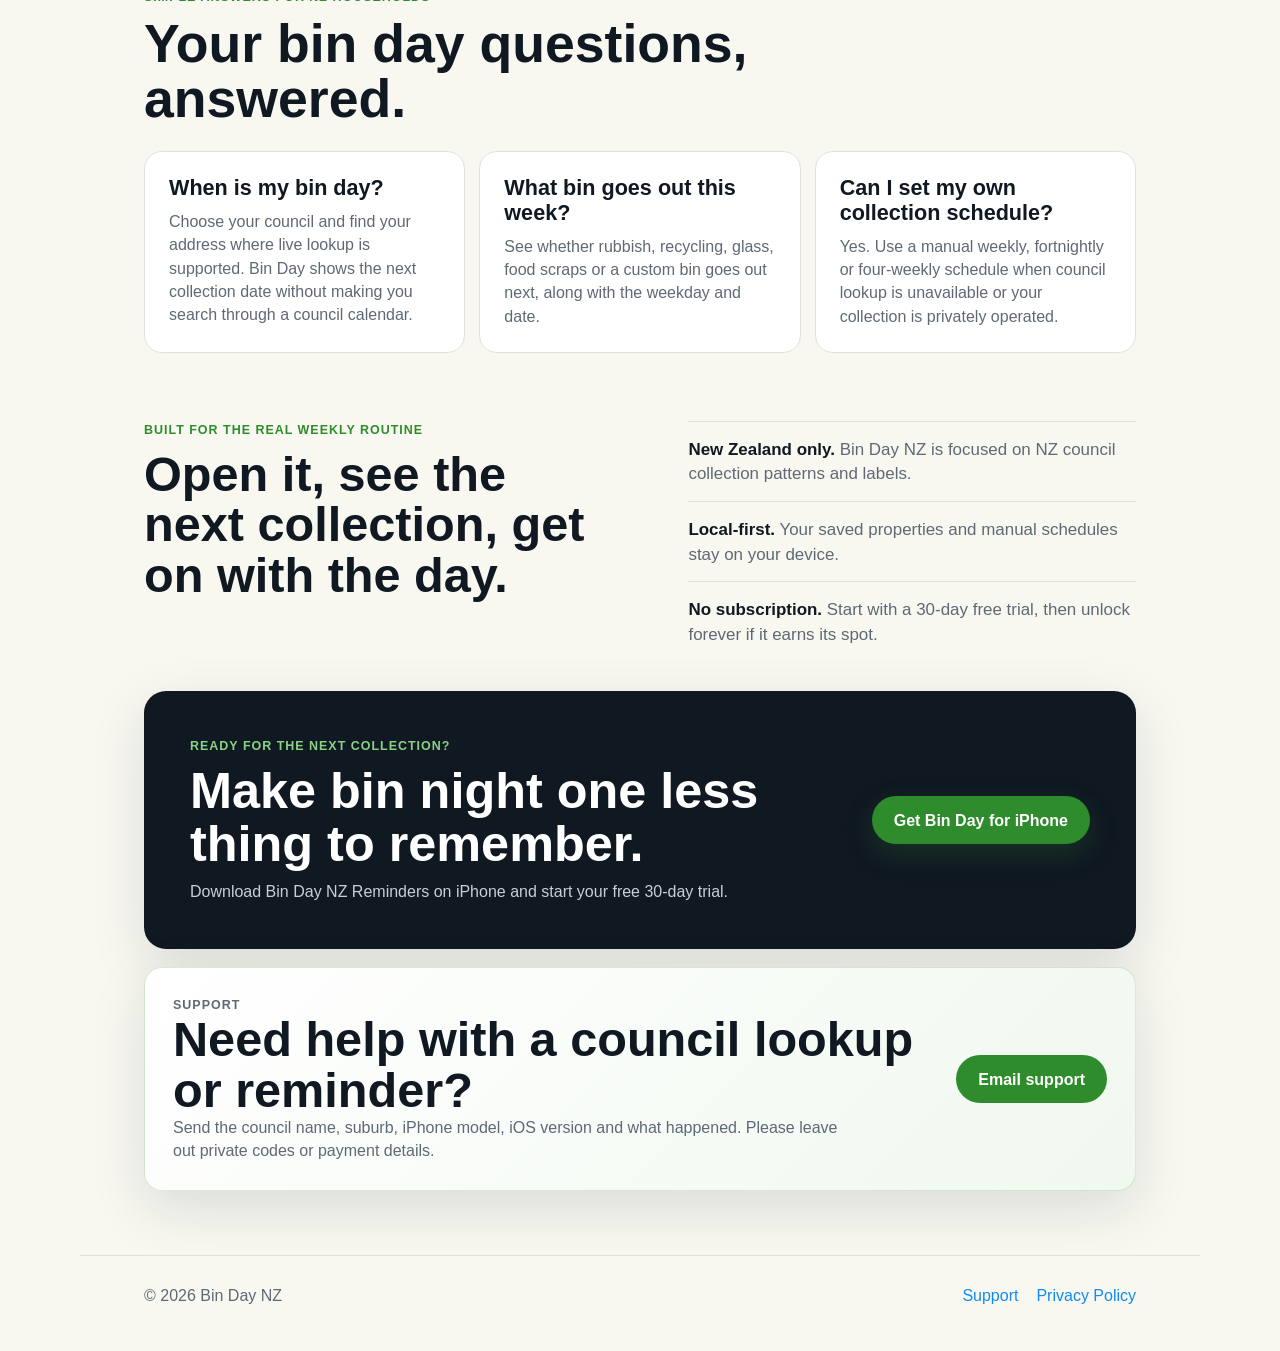
==== commit aa52f493: "Simplify screenshot section label" ====
--- a/index.html
+++ b/index.html
@@ -3,6 +3,7 @@
 <head>
   <meta charset="utf-8">
   <meta name="viewport" content="width=device-width, initial-scale=1">
+  <meta name="google-site-verification" content="5Z3OhnxANcEXPDC79VudXCZQNtr9GOk2hoB41AuSokc">
   <title>NZ Bin Day &amp; Rubbish Collection Reminders</title>
   <meta name="description" content="Check rubbish, recycling and kerbside collection dates in New Zealand. See what bin goes out this week and get reminders before bin day.">
   <link rel="canonical" href="https://nhcottier.github.io/bin-day-nz/">
@@ -68,7 +69,7 @@
   <main>
     <section id="how-it-helps" class="feature-story" aria-labelledby="feature-story-title">
       <div class="section-heading">
-        <p class="eyebrow">See the real app</p>
+        <p class="eyebrow">See the app</p>
         <h2 id="feature-story-title">Your rubbish and recycling collection at a glance.</h2>
       </div>
 
